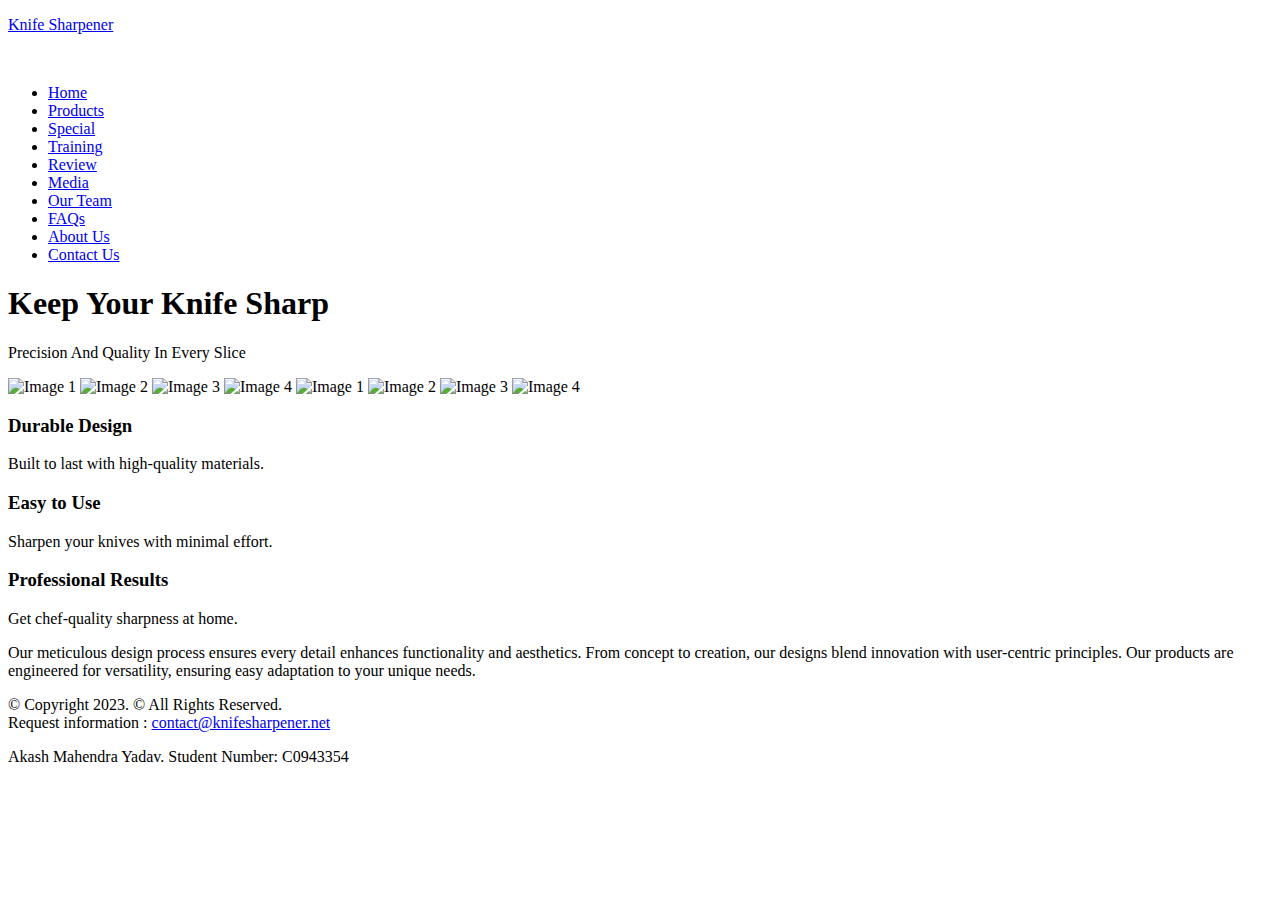
==== index.html @ 2920f4e5 "Add files via upload" ====
<!DOCTYPE html>
<html lang="en">
<head>
    <meta charset="UTF-8">
    <meta name="viewport" content="width=device-width, initial-scale=1.0">
    <title>Knife Sharpener</title>
    <link rel="stylesheet" href="css/styles.css">
</head>
<body>
    

     <!--==================== HEADER ====================-->
    <header>
        <div class="head">
            <div><a id="logo" href="index.html"><p>Knife Sharpener</p> <img src="images/logo final 1.png" alt=""></a></div>
            <nav>
                <ul class="navbar">
                    <li id="home" class="link"><a href="#home">Home</a></li>
                    <li class="link"><a href="product.html">Products</a></li>
                    <li class="link"><a href="specials.html">Special</a></li>
                    <li class="link"><a href="training.html">Training</a></li>
                    <li class="link"><a href="review.html">Review</a></li>
                    <li class="link"><a href="media.html">Media</a></li>
                    <li class="link"><a href="team.html">Our Team</a></li>
                    <li class="link"><a href="FAQs.html">FAQs</a></li>
                    <li class="link"><a href="about.html">About Us</a></li>
                    <li class="link"><a href="contact.html">Contact Us</a></li>
                </ul>
            </nav>
        </div>
       
    </header>

    <!--==================== MAIN ====================-->

    <main id="home">
        <div class="background">
            <div class="hero-text">
                <h1 class="section-hero__title">Keep Your Knife Sharp</h1>
                <p class="section-hero__subtitle">Precision And Quality In Every Slice</p>
                
            </div>
        </div>

    </main>

    <section>
        <div class="slider">
            <div class="slider-wrapper">
                <img src="images/section-1.jpg" alt="Image 1">
                <img src="images/section-2.jpg" alt="Image 2">
                <img src="images/section-3.jpg" alt="Image 3">
                <img src="images/section-4.jpg" alt="Image 4">
                <img src="images/section-5.jpg" alt="Image 1">
                <img src="images/section-6.jpg" alt="Image 2">
                <img src="images/section-7.jpg" alt="Image 3">
                <img src="images/section-8.jpg" alt="Image 4">
            </div>
        </div>
    </section>
    
    
    

    <section id="features" class="features-section">
        <div class="features-container">
            <div class="feature">
                <h3>Durable Design</h3>
                <p>Built to last with high-quality materials.</p>
            </div>
            <div class="feature">
                <h3>Easy to Use</h3>
                <p>Sharpen your knives with minimal effort.</p>
            </div>
            <div class="feature">
                <h3>Professional Results</h3>
                <p>Get chef-quality sharpness at home.</p>
            </div>
        </div>
        <div id="feature-sentence">
            <p class="feature-sentence">Our meticulous design process ensures every detail enhances functionality and aesthetics. From concept to creation, our designs blend innovation with user-centric principles. Our products are engineered for versatility, ensuring easy adaptation to your unique needs.</p>
        </div>
    </section>

    

    <footer>
        <p>&copy; Copyright 2023. &copy; All Rights Reserved.<br>Request information : <a class="footer_contact" href="mailto:contact@knifesharpener.net">contact@knifesharpener.net</a></p>
        <p>Akash Mahendra Yadav. Student Number: C0943354</p>
    </footer>

    
</body>
</html>
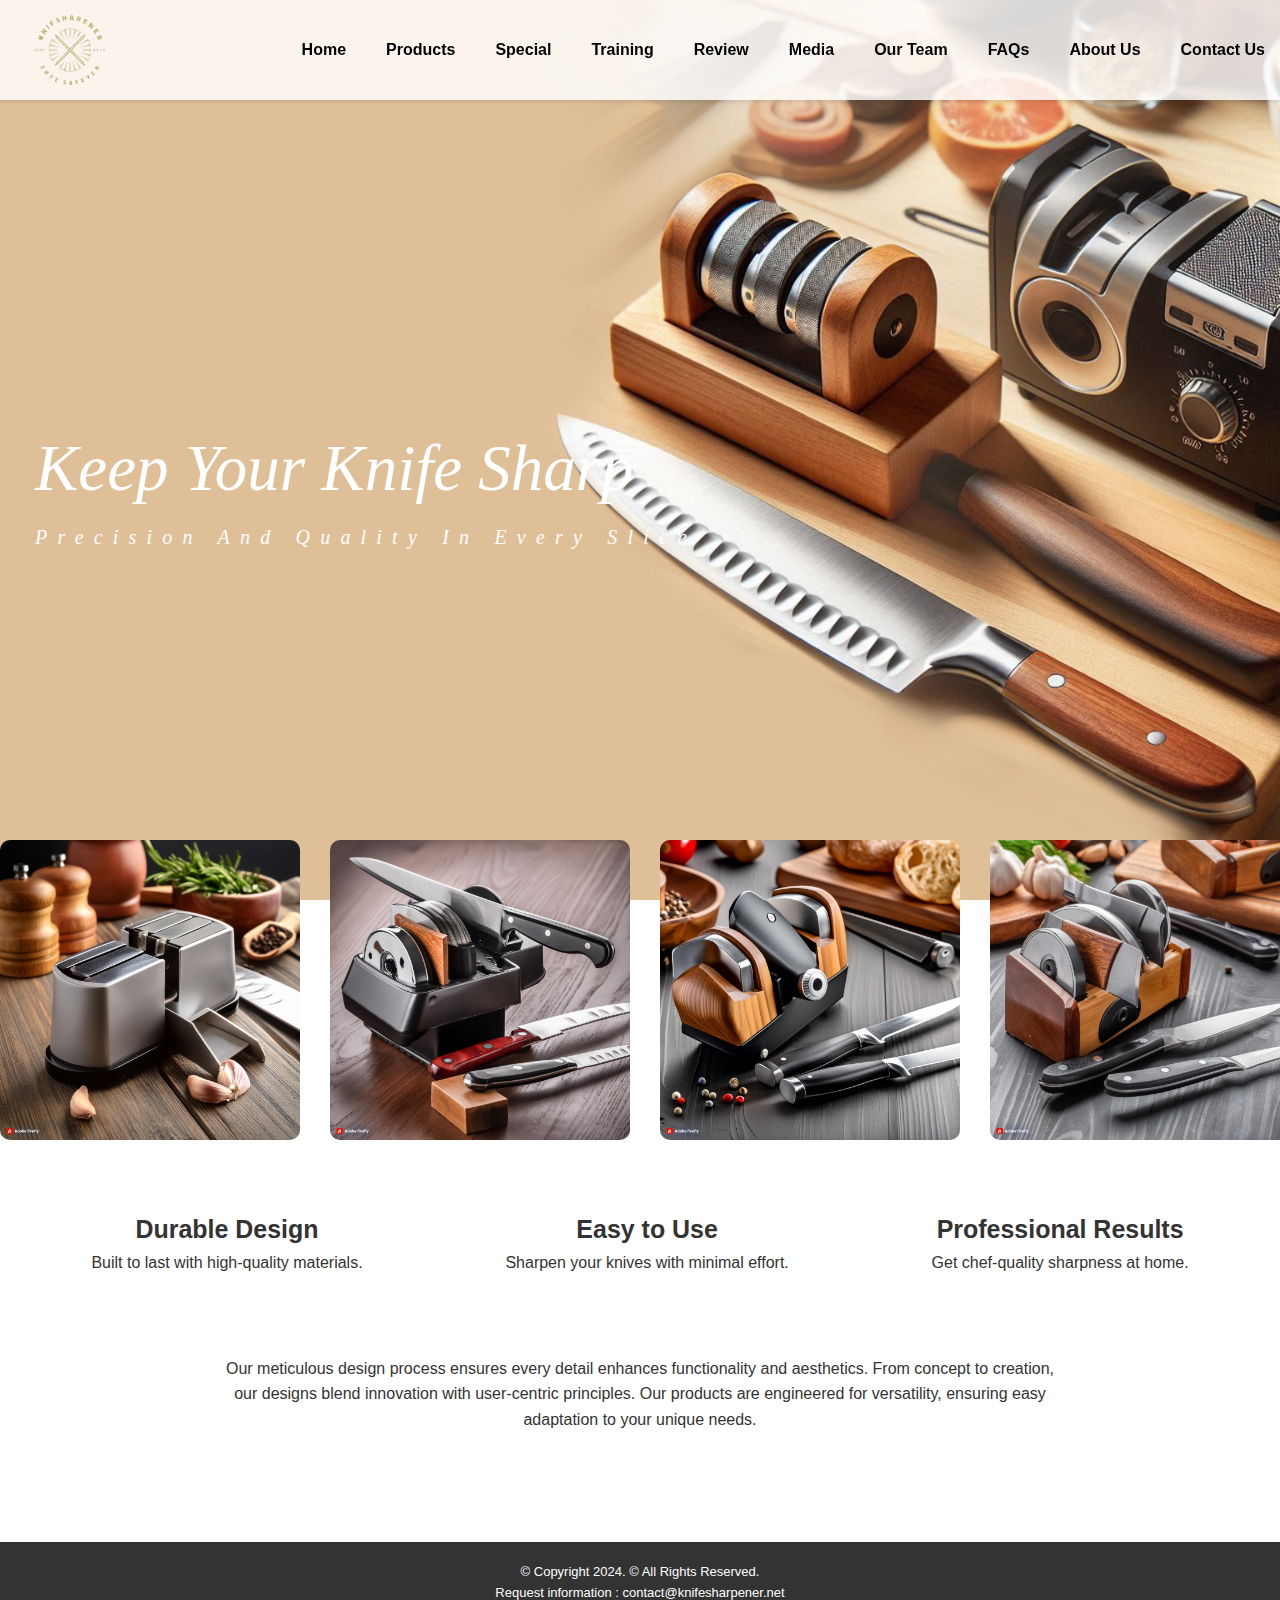
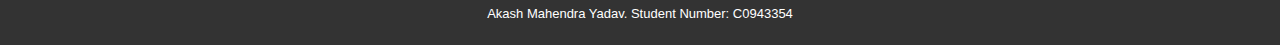
==== commit 139831f6: "Update index.html" ====
--- a/index.html
+++ b/index.html
@@ -86,7 +86,7 @@
     
 
     <footer>
-        <p>&copy; Copyright 2023. &copy; All Rights Reserved.<br>Request information : <a class="footer_contact" href="mailto:contact@knifesharpener.net">contact@knifesharpener.net</a></p>
+        <p>&copy; Copyright 2024. &copy; All Rights Reserved.<br>Request information : <a class="footer_contact" href="mailto:contact@knifesharpener.net">contact@knifesharpener.net</a></p>
         <p>Akash Mahendra Yadav. Student Number: C0943354</p>
     </footer>
 
--- a/css/styles.css
+++ b/css/styles.css
@@ -0,0 +1,878 @@
+
+
+/* Reset some default browser styles */
+body, h1, h2, h3, p, ul, li, img {
+    margin: 0;
+    padding: 0;
+    list-style: none;
+    text-decoration: none;
+    box-sizing: border-box;
+}
+
+body {
+    font-family: 'Arial', sans-serif;
+    line-height: 1.6;
+    color: #333;
+    overflow-x: hidden;
+}
+
+
+
+header {
+    background-color: rgba(255, 255, 255, 0.823);
+    padding: 10px;
+    position: fixed;
+    width: 100%;
+    top: 0;
+    left: 0;
+    box-shadow: 0 2px 4px rgba(0, 0, 0, 0.1);
+    z-index: 9999;
+}
+
+.head {
+    display: flex;
+    justify-content: space-between;
+    align-items: center;
+    padding: 5px 25px;
+}
+
+.link>a {
+    text-decoration: none;
+    color: black;
+    font-weight: bold;
+}
+
+#logo {
+    text-decoration: none;
+    color: black;
+    font-weight: bolder;
+    display: flex;
+    gap: 20px;
+}
+
+#logo>img {
+    width: 70px;
+    height: 70px;
+}
+
+#logo>p{
+    display: none;
+}
+
+
+nav>ul{
+    display: flex;
+    gap: 40px;
+    
+}
+
+.navbar a:hover {
+    color: #5d5d5d;
+}
+
+
+main {
+    height: 100vh;
+    width: 100%;
+}
+
+.background {
+    background-image: url('../images/hero.png');
+    width: 100%;
+    height: 100vh;
+    background-size: cover;
+    background-position: center;
+    position: relative;
+    
+}
+
+.section-hero__title {
+    color: #FFFFFF;
+    font-family: Cormorant;
+    font-size: 4.06rem;
+    font-style: italic;
+    font-weight: 500;
+}
+
+.section-hero__subtitle {
+    color: #FFFFFF;
+    font-family: Cormorant;
+    font-size: 1.25rem;
+    font-style: italic;
+    font-weight: 500;
+    text-transform: capitalize;
+    letter-spacing: 0.51em;
+}
+
+.hero-text {
+    display: flex;
+    flex-direction: column;
+    height: 100%;
+    justify-content: center;
+    padding: 35px;
+}
+
+.learn-more>button {
+    padding: 20px;
+    border: none;
+    border-radius: 10px;
+    background-color: #4b2e2e;
+    color: white;
+    margin-top: 20px;
+    font-family: Cormorant;
+    font-size: 1rem;
+    letter-spacing: 0.1em;
+}
+
+.slider {
+    width: 100%;
+    height: 300px;
+    overflow: hidden;
+    position: relative;
+    display: flex;
+    align-items: center;
+    margin-top: -60px;
+}
+.slider-wrapper {
+    display: flex;
+    width: calc(300px * 8); /* Double the number of images */
+    height: 100%;
+    animation: slide 20s linear infinite;
+    gap: 30px;
+}
+.slider img {
+    width: 300px;
+    height: 300px;
+    object-fit: cover;
+    border-radius: 10px;
+    
+}
+@keyframes slide {
+    0% { transform: translateX(0); }
+    100% { transform: translateX(-50%); }
+}
+
+
+
+.hero-section::after {
+    content: '';
+    position: absolute;
+    top: 0;
+    left: 0;
+    width: 100%;
+    height: 100%;
+    background: rgba(0, 0, 0, 0.5);
+    z-index: 1;
+}
+
+
+.features-section {
+    padding: 50px 20px;
+    background: #fff;
+    animation: fadeIn 1.5s ease-in;
+}
+
+
+.features-container {
+    display: flex;
+    justify-content: space-around;
+    flex-wrap: wrap;
+}
+
+.feature {
+    max-width: 500px;
+    text-align: center;
+    margin: 20px;
+    animation: slideUp 1s ease-in-out;
+}
+
+.feature>h3 {
+    font-size: 1.56rem;
+}
+
+.feature-sentence {
+    text-align: center;
+    padding: 60px 200px;
+}
+
+.feature>img {
+    max-width: 500px;
+    max-height: 500px;
+}
+
+.reviews-section {
+    padding: 50px 20px;
+    background: #f9f9f9;
+    animation: fadeIn 1.5s ease-in;
+}
+
+.reviews-section h2 {
+    text-align: center;
+    margin-bottom: 40px;
+}
+
+.review {
+    text-align: center;
+    margin: 20px auto;
+    max-width: 600px;
+    animation: slideUp 1s ease-in-out;
+}
+
+.contact-section {
+    padding: 50px 20px;
+    background: #f9f9f9;
+    text-align: center;
+    animation: fadeIn 1.5s ease-in;
+}
+
+
+#contact-us {
+    display: flex;
+    flex-direction: column;
+    justify-content: center;
+    align-items: center;
+    margin-bottom: 80px;
+}
+
+
+#contact-us>h1 {
+    background-color: #DFBF98;
+    width: 100%;
+    height: 500px;
+    display: flex;
+    justify-content: center;
+    align-items: center;
+    color: #FFFFFF;
+    font-family: Cormorant;
+    font-size: 5rem;
+    font-style: italic;
+    font-weight: 500;
+    margin-bottom: 80px;
+}
+
+.contact-container {
+    display: flex;
+}
+
+.map {
+    border: none;
+    margin-right: 50px;
+    
+}
+
+#map>img {
+    width: 500px;
+    height: 500px;
+    border-radius: 10px;
+}
+
+#map>iframe{
+    width: 500px;
+    height: 450px;
+}
+
+.contact-detail>h1 {
+    margin-bottom: 10px;
+}
+
+.contact-detail {
+    margin-bottom: 50px;
+}
+
+.tel-link>a, .email>a{
+    text-decoration: none;
+    color: black;
+}
+
+.about-container {
+    display: flex;
+    justify-content: center;
+    align-items: center;
+    padding: 0px 180px;
+    gap: 50px;
+    margin-bottom: 80px;
+}
+
+.about-space {
+    margin-bottom: 20px;
+    font-family: Cormorant;
+} 
+
+.about-title {
+    font-size: 2.5em;
+}
+
+.about-desc {
+    font-size: 1.2em;
+}
+
+.brands {
+    background-color: #f0f0f0;
+    width: 100%;
+    height: 300px;
+    margin-bottom: 100px;
+    margin-top: 100px;
+    display: flex;
+    justify-content: space-evenly;
+    align-items: center;
+    text-align: center;
+}
+
+.brand-tag {
+    max-width: 90px;
+    margin-bottom: 20px;
+}
+
+.team {
+    font-family: Cormorant;
+}
+
+.team-align{
+    text-align: center;
+}
+
+.team-align>p{
+    color: rgb(59, 59, 59);
+    font-size: 1.13rem;
+}
+
+.team-detail {
+    display: flex;
+    justify-content: space-around;
+    align-items: center;
+    gap: 100px;
+    padding: 50px;
+    text-align: center;
+}
+
+.team-profile {
+    max-width: 100%;
+    max-height: 400px;
+    margin-top: 35px;
+    border-radius: 10px;
+    margin-bottom: 20px;
+    
+}
+
+footer {
+    background: #333;
+    color: #fff;
+    text-align: center;
+    padding: 20px;
+    position: relative;
+    font-size: 13px;
+}
+
+.footer_contact {
+    text-decoration: none;
+    color: #fff;
+}
+
+.newsletter {
+    background: #444;
+    padding: 20px;
+    border-radius: 5px;
+    margin-bottom: 20px;
+}
+
+.newsletter h2 {
+    margin-bottom: 10px;
+}
+
+.newsletter form {
+    display: flex;
+    justify-content: center;
+    align-items: center;
+}
+
+.newsletter input[type="email"] {
+    padding: 10px;
+    border: none;
+    border-radius: 5px 0 0 5px;
+    width: 300px;
+    max-width: 100%;
+}
+
+.newsletter button {
+    padding: 10px 20px;
+    border: none;
+    border-radius: 0 5px 5px 0;
+    background: #ff6347;
+    color: #fff;
+    cursor: pointer;
+    transition: background 0.3s;
+}
+
+.newsletter button:hover {
+    background: #e5533d;
+}
+
+
+
+/* Keyframes for animations */
+@keyframes fadeIn {
+    from { opacity: 0; }
+    to { opacity: 1; }
+}
+
+@keyframes slideUp {
+    from { transform: translateY(20px); opacity: 0; }
+    to { transform: translateY(0); opacity: 1; }
+}
+
+/* Responsive Styles */
+@media (max-width: 768px) {
+    .features-container {
+        flex-direction: column;
+        align-items: center;
+    }
+
+    .nav-links {
+        flex-direction: column;
+        align-items: center;
+    }
+
+    .nav-links li {
+        margin: 10px 0;
+    }
+}
+
+.section-reviews {
+    display: block;
+    position: relative;
+}
+
+.section-reviews .uk-section-large {
+    padding-top: 50px;
+}
+
+.section-reviews__title {
+    display: block;
+    position: relative;
+    
+    color: #222222;
+    font-family: Cormorant;
+    font-size: 3rem;
+    font-style: normal;
+    font-weight: 600;
+    letter-spacing: -0.025em;
+    
+    text-align: center;
+    text-transform: capitalize;
+}
+
+.section-reviews__title::after {
+    display: block;
+    position: relative;
+    width: 30px;
+    height: 2px;
+    margin: 20px auto 0;
+    background-color: #222;
+    content: '';
+}
+
+.section-reviews .uk-slider-items blockquote {
+    display: block;
+    position: relative;
+    max-width: 770px;
+    margin: 0 auto;
+    color: #222222;
+    font-size: 1.50rem;
+    font-style: normal;
+    font-weight: normal;
+    line-height: 1.75;
+    text-align: center;
+    text-align: center;
+}
+
+.section-reviews .uk-slider-items blockquote cite {
+    display: inline-block;
+    position: relative;
+    margin-top: 80px;
+    margin-top: 4.16667vw;
+    border-bottom: 1px solid #EB5A31;
+    color: #222222;
+    font-size: 1.25rem;
+    font-style: normal;
+    font-weight: bold;
+    letter-spacing: -0.025em;
+    line-height: 1.2;
+    text-align: center;
+    text-transform: uppercase;
+}
+
+.section-reviews .uk-slider-items blockquote cite::before {
+    -webkit-box-pack: center;
+    -ms-flex-pack: center;
+    -webkit-box-align: center;
+    -ms-flex-align: center;
+    -webkit-transform: translate(-50%, -35%);
+    -ms-transform: translate(-50%, -35%);
+    display: -webkit-inline-box;
+    display: -ms-inline-flexbox;
+    display: inline-flex;
+    position: absolute;
+    top: 50%;
+    left: 50%;
+    align-items: center;
+    justify-content: center;
+    transform: translate(-50%, -35%);
+    color: rgba(34, 34, 34, 0.1);
+    font-family: Cormorant;
+    font-size: 16.25rem;
+    font-style: normal;
+    font-weight: 600;
+    letter-spacing: -0.025em;
+    line-height: 0.5;
+    text-align: center;
+    text-transform: capitalize;
+    content: '”';
+}
+
+.section-instagram .uk-container-large {
+    padding-top: 120px;
+}
+
+.section-product-info .uk-slider,
+.section-product-info .uk-position-relative,
+.section-product-info .uk-slider-items {
+    height: 100%;
+}
+
+.section-reviews .uk-slider-items blockquote {
+    display: block;
+    position: relative;
+    max-width: 770px;
+    margin: 0 auto;
+    color: #222222;
+    font-size: 1.50rem;
+    font-style: normal;
+    font-weight: normal;
+    line-height: 1.75;
+    text-align: center;
+    text-align: center;
+}
+
+.section-reviews .uk-slider-items blockquote cite {
+    display: inline-block;
+    position: relative;
+    margin-top: 80px;
+    margin-top: 4.16667vw;
+    border-bottom: 1px solid #EB5A31;
+    color: #222222;
+    font-size: 1.25rem;
+    font-style: normal;
+    font-weight: bold;
+    letter-spacing: -0.025em;
+    line-height: 1.2;
+    text-align: center;
+    text-transform: uppercase;
+}
+
+.section-reviews .uk-slider-items blockquote cite::before {
+    -webkit-box-pack: center;
+    -ms-flex-pack: center;
+    -webkit-box-align: center;
+    -ms-flex-align: center;
+    -webkit-transform: translate(-50%, -35%);
+    -ms-transform: translate(-50%, -35%);
+    display: -webkit-inline-box;
+    display: -ms-inline-flexbox;
+    display: inline-flex;
+    position: absolute;
+    top: 50%;
+    left: 50%;
+    align-items: center;
+    justify-content: center;
+    transform: translate(-50%, -35%);
+    color: rgba(34, 34, 34, 0.1);
+    font-family: Cormorant;
+    font-size: 16.25rem;
+    font-style: normal;
+    font-weight: 600;
+    letter-spacing: -0.025em;
+    line-height: 0.5;
+    text-align: center;
+    text-transform: capitalize;
+    content: '”';
+}
+
+.section-product-info .uk-slider-items li img {
+    -o-object-fit: cover;
+    -o-object-position: center;
+    width: 100%;
+    min-height: 100%;
+    object-fit: cover;
+    object-position: center;
+}
+
+.section-reviews .uk-slider-items blockquote {
+    display: block;
+    position: relative;
+    max-width: 770px;
+    margin: 0 auto;
+    color: #222222;
+    font-size: 1.50rem;
+    font-style: normal;
+    font-weight: normal;
+    line-height: 1.75;
+    text-align: center;
+    text-align: center;
+}
+
+.section-reviews .uk-slider-items blockquote cite {
+    display: inline-block;
+    position: relative;
+    margin-top: 80px;
+    margin-top: 4.16667vw;
+    border-bottom: 1px solid #EB5A31;
+    color: #222222;
+    font-size: 1.25rem;
+    font-style: normal;
+    font-weight: bold;
+    letter-spacing: -0.025em;
+    line-height: 1.2;
+    text-align: center;
+    text-transform: uppercase;
+}
+
+.container {
+    width: 100%;
+    height: 100vh;
+    color: black;
+    display: flex;
+    align-items: center;
+    flex-direction: column;
+    justify-content: center;
+    margin-top: -130px;
+}
+
+.container>h2 {
+    font-size: 2rem;
+    margin-bottom: 1rem;
+    text-align: center;
+    color: #000;
+    font-family: Cormorant;
+    font-size: 3rem;
+    font-style: normal;
+    font-weight: 600;
+    letter-spacing: -0.025em;
+}
+
+.description {
+    text-align: center;
+    width: 43%;
+    margin-bottom: 40px;
+}
+
+.clientImage {
+    display: flex;
+    flex-direction: row;
+    align-items: center;
+}
+
+.clientImage span {
+    margin-left: 10px;
+}
+
+.clientImage img {
+    width: 40px;
+}
+
+.reviewSection {
+    padding: 1rem;
+    display: flex;
+    flex-wrap: wrap;
+    align-items: center;
+    justify-content: space-around;
+}
+
+.reviewItem {
+    width: 300px;
+    padding: 10px;
+    margin: 1rem;
+    cursor: pointer;
+    border-radius: 10px;
+    font-family: Cormorant;
+    background-color: #ffffff;
+    border: 1px solid #d4d4d4;
+    text-align: center;
+    transition: all .2s linear;
+}
+
+.reviewItem:hover {
+    border-color: #000;
+    transform: scale(1.01);
+    background-color: #fff;
+    box-shadow: 0 0px 5px 0px #cbc0c0;
+}
+
+
+
+article p {
+    font-size: 0.94rem;
+    font-weight: 100;
+    margin-bottom: 1rem;
+    font-family: system-ui;
+}
+
+
+
+
+
+
+@media screen and (max-width:700px) {
+
+
+    header{
+        position: static
+    }
+    
+    .head {
+        display: flex;
+        flex-direction: column;
+        justify-content: center;
+        align-items: center;
+    }
+
+
+    .section-hero__title {
+        text-shadow: 3px 5px 6px rgba(6, 6, 6, 0.475);
+    }
+
+    .section-hero__subtitle {
+        text-shadow: 3px 5px 6px rgba(6, 6, 6, 0.551);
+    }
+
+    nav>ul{
+        display: flex;
+        flex-direction: column;
+        justify-content: center;
+        align-items: center;
+        text-align: center; 
+    }
+
+    main {
+        
+        background-color: red;
+        height: 100vh;
+        width: 100%;
+    }
+
+    .about-container {
+        display: flex;
+        flex-direction: column;
+        align-items: center;
+        justify-content: center;
+        width: 90%;
+        border-radius: 10px;
+        padding: 30px 0px;
+    }
+
+    .mobile-product{
+        background-color: #f4f4f4;
+    }
+
+    .detail {
+        padding: 0px 40px;
+    }
+
+    #map>img {
+        width: 100%;
+        height: 100%;
+        border-radius: 10%; /* Adjust as needed for your logo shape */
+        overflow: hidden; /* Ensures the border-radius is applied */
+        padding: 0px 20px;
+        
+    }
+
+    .container {
+        margin-top: 0;
+        position: sticky;
+        display: flex;
+        justify-content: center;
+        align-items: center;
+        padding-top: 120px;
+    }
+
+    .brand-tag {
+        max-width: 50px;
+    }
+    
+    .team-detail {
+        display: flex;
+        flex-direction: column;
+        justify-content: space-around;
+        align-items: center;
+        gap: 50px;
+        padding: 50px;
+        text-align: center;
+    }
+
+    .contact-container {
+        flex-direction: column;
+    }
+
+    .training-ul {
+        margin-left: 20px;
+    }
+
+    #map>iframe{
+        width: 300px;
+        height: 350px;
+    }
+
+    .contact-detail>h1{
+        margin-top: 20px;
+    }
+
+    .feature-sentence {
+        text-align: center;
+        margin-top: 30px;
+        margin-bottom: 30px;
+        padding: 0;
+    }
+
+    #contact-us>h1 {
+        text-align: center;
+    }
+
+    #logo>img {
+        display: inline;
+        width: 80px;
+        height: 80px;
+        margin-bottom: 20px;
+    }
+
+    #logo>p{
+        display: none;
+    }
+
+    .description {
+        width: 90%;
+    }
+
+    footer {
+        margin-top: 200px;
+    }
+}
+
+@media screen and (max-width:375px) {
+    .reviewSection {
+        padding: 0;
+    }
+
+    .reviewItem {
+        width: 100%;
+    }
+
+    .clientImage {
+        margin-bottom: 0.6rem;
+    }
+
+    .top {
+        align-items: center;
+        flex-direction: column;
+        justify-content: center;
+    }
+}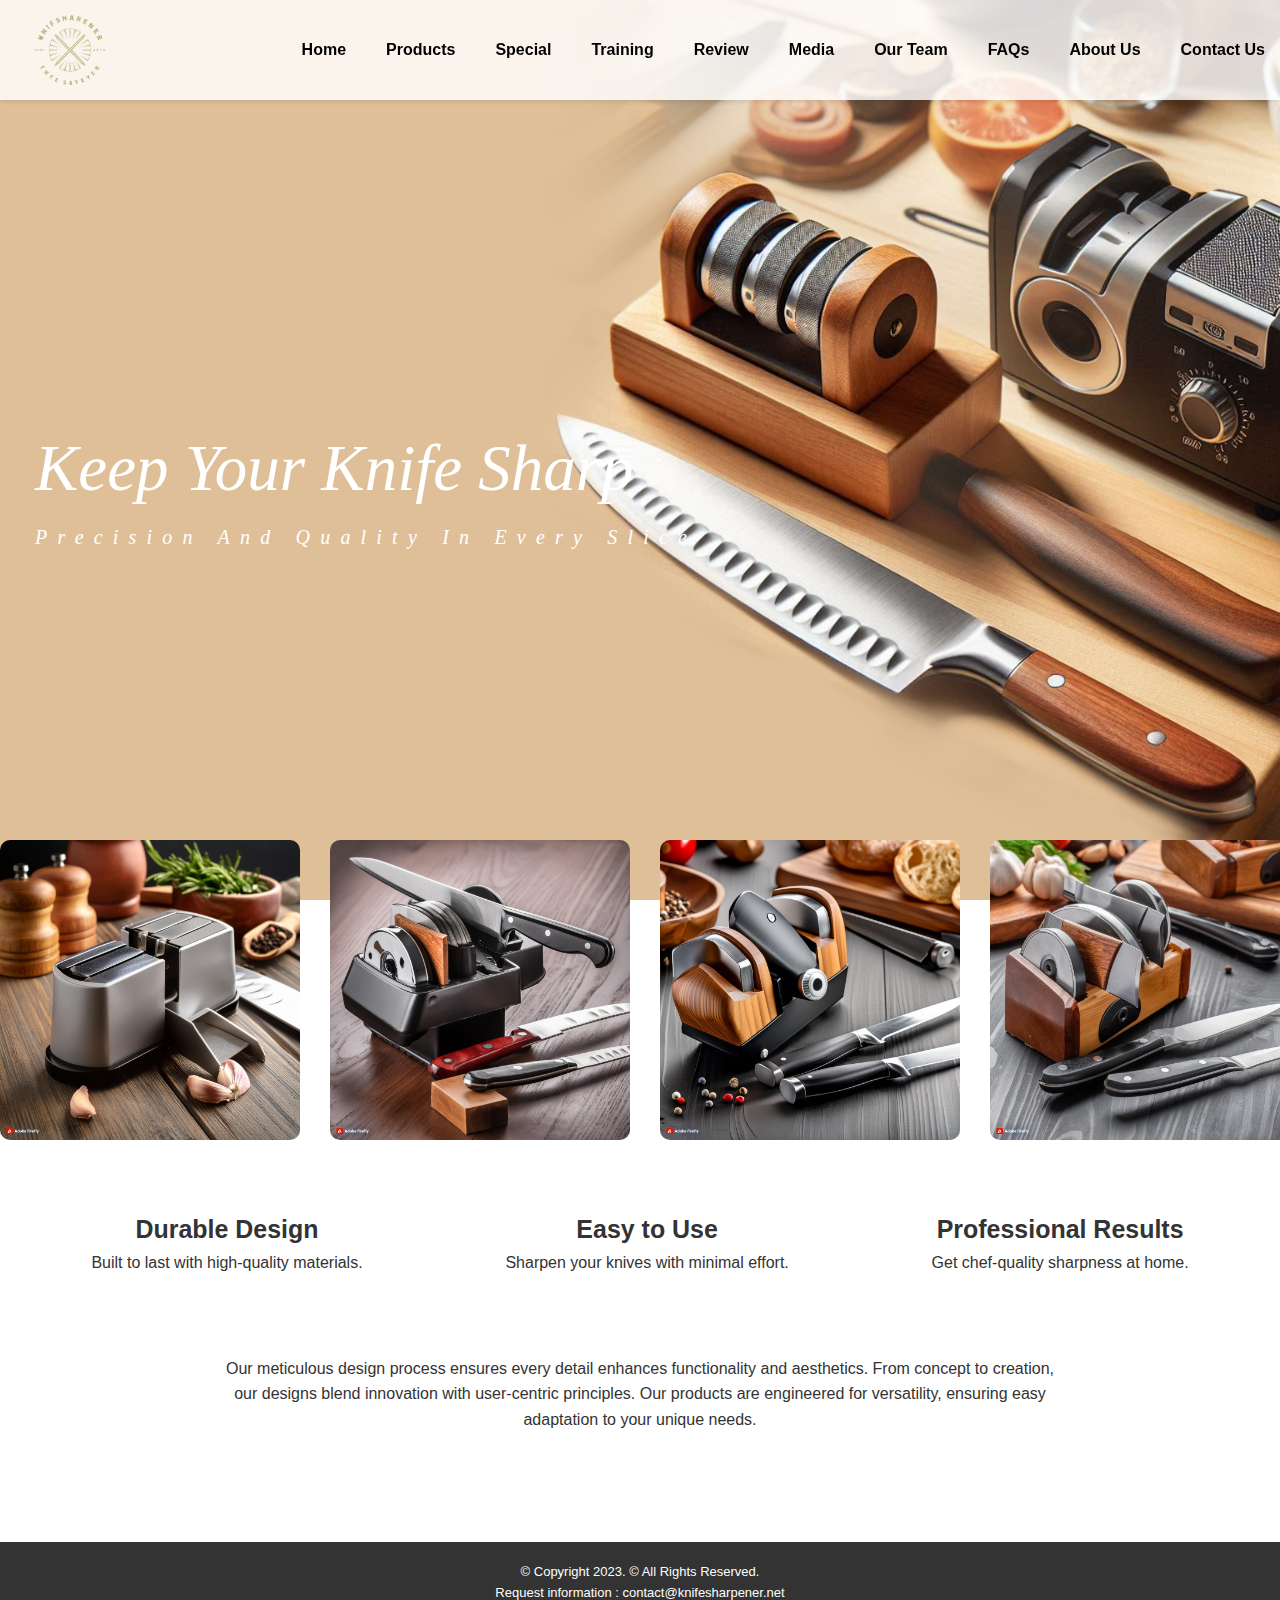
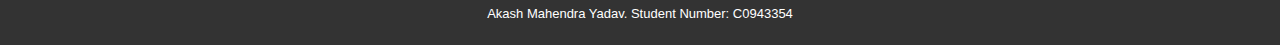
==== commit 4d9761d2: "updated teams and training page" ====
--- a/index.html
+++ b/index.html
@@ -86,7 +86,7 @@
     
 
     <footer>
-        <p>&copy; Copyright 2024. &copy; All Rights Reserved.<br>Request information : <a class="footer_contact" href="mailto:contact@knifesharpener.net">contact@knifesharpener.net</a></p>
+        <p>&copy; Copyright 2023. &copy; All Rights Reserved.<br>Request information : <a class="footer_contact" href="mailto:contact@knifesharpener.net">contact@knifesharpener.net</a></p>
         <p>Akash Mahendra Yadav. Student Number: C0943354</p>
     </footer>
 
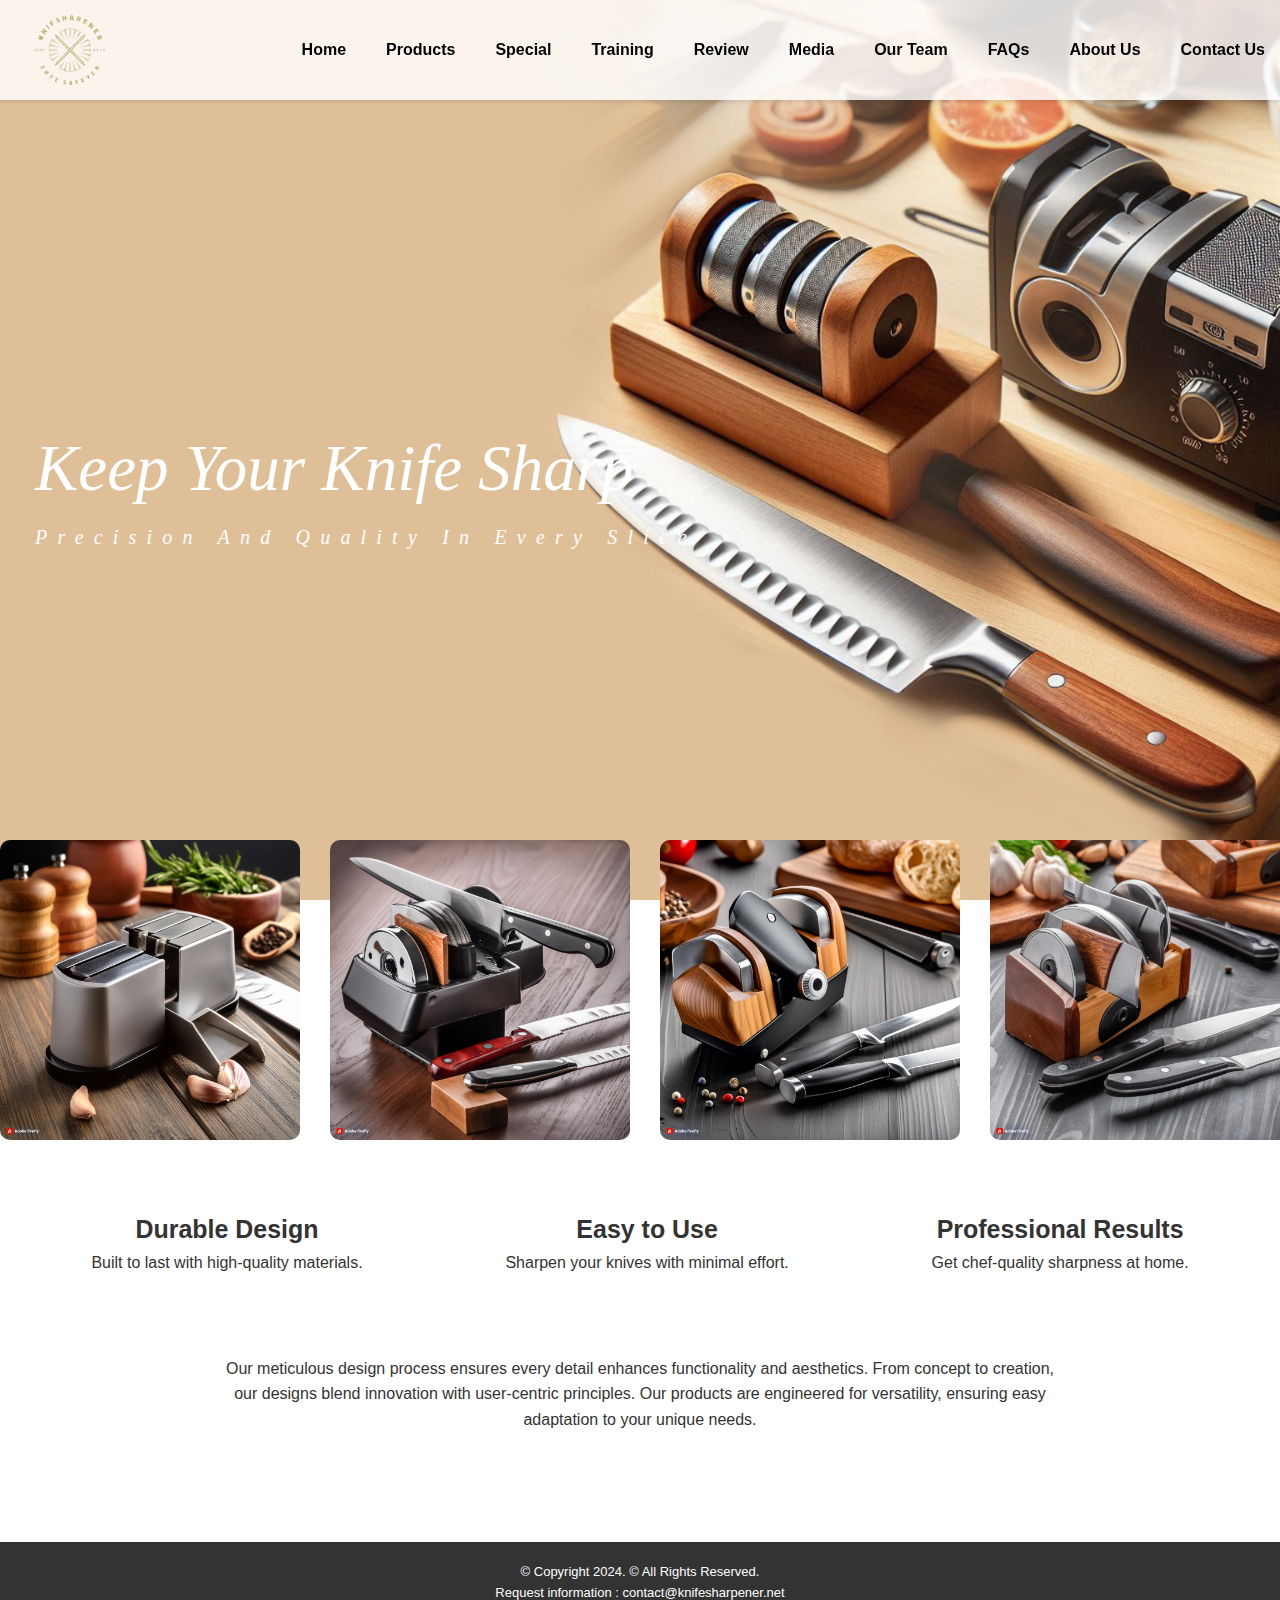
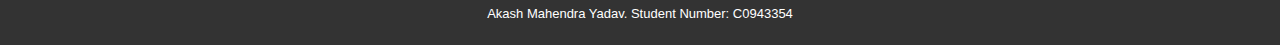
==== commit 76218b27: "updated" ====
--- a/index.html
+++ b/index.html
@@ -86,7 +86,7 @@
     
 
     <footer>
-        <p>&copy; Copyright 2023. &copy; All Rights Reserved.<br>Request information : <a class="footer_contact" href="mailto:contact@knifesharpener.net">contact@knifesharpener.net</a></p>
+        <p>&copy; Copyright 2024. &copy; All Rights Reserved.<br>Request information : <a class="footer_contact" href="mailto:contact@knifesharpener.net">contact@knifesharpener.net</a></p>
         <p>Akash Mahendra Yadav. Student Number: C0943354</p>
     </footer>
 
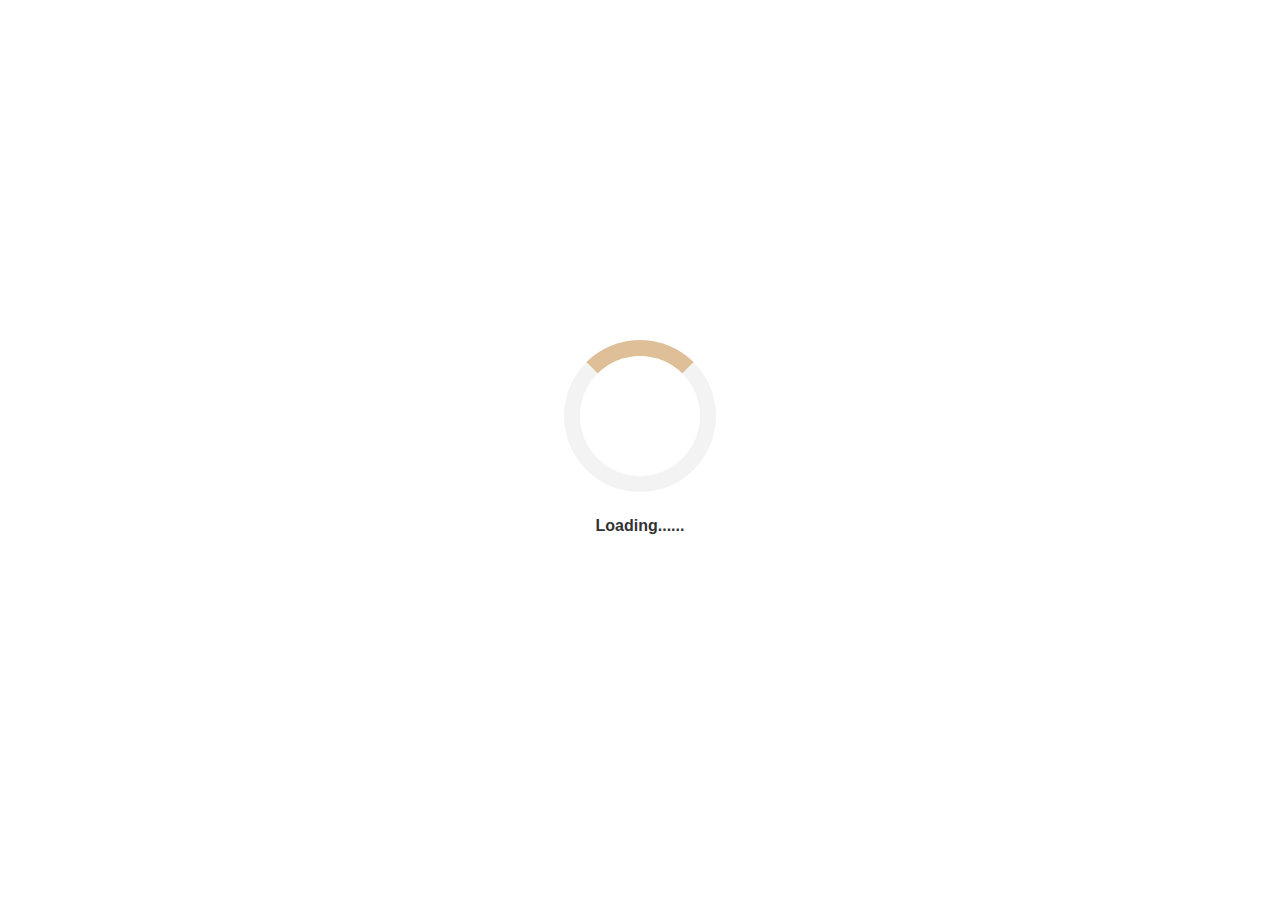
==== commit b0becbc2: "added preloader, audio and video, favicon" ====
--- a/index.html
+++ b/index.html
@@ -6,9 +6,17 @@
     <meta name="viewport" content="width=device-width, initial-scale=1.0">
     <title>Knife Sharpener</title>
     <link rel="stylesheet" href="css/styles.css">
+    <link rel="icon" href="images/favicon.ico" type="image/x-icon">
 </head>
 <body>
-    
+
+    <!--======== Preloader =============-->
+    <div id="preloader">
+        <div class="spinner"></div>
+        <h4>Loading......</h4>
+    </div>
+
+    <div id="content">
 
      <!--==================== HEADER ====================-->
     <header>
@@ -16,7 +24,7 @@
             <div><a id="logo" href="index.html"><p>Knife Sharpener</p> <img src="images/logo final 1.png" alt=""></a></div>
             <nav>
                 <ul class="navbar">
-                    <li id="home" class="link"><a href="#home">Home</a></li>
+                    <li id="home" class="link"><a href="index.html">Home</a></li>
                     <li class="link"><a href="product.html">Products</a></li>
                     <li class="link"><a href="specials.html">Special</a></li>
                     <li class="link"><a href="training.html">Training</a></li>
@@ -90,6 +98,8 @@
         <p>Akash Mahendra Yadav. Student Number: C0943354</p>
     </footer>
 
-    
+</div>
+
+<script src="js/script.js"></script>
 </body>
 </html>
--- a/css/styles.css
+++ b/css/styles.css
@@ -264,6 +264,11 @@
     width: 500px;
     height: 500px;
     border-radius: 10px;
+    transition: transform 0.3s ease;
+}
+
+#map:hover img {
+    transform: scale(1.1);
 }
 
 #map>iframe{
@@ -753,8 +758,6 @@
     }
 
     main {
-        
-        background-color: red;
         height: 100vh;
         width: 100%;
     }
@@ -875,4 +878,40 @@
         flex-direction: column;
         justify-content: center;
     }
-}+}
+
+
+/* Preloader Styles */
+#preloader {
+    position: fixed;
+    top: 0;
+    left: 0;
+    width: 100%;
+    height: 100%;
+    background-color: #ffffff; /* Background color */
+    display: flex;
+    flex-direction: column;
+    justify-content: center;
+    align-items: center;
+    z-index: 9999; /* Ensure it is on top of everything */
+}
+
+.spinner {
+    border: 16px solid #f3f3f3; /* Light grey */
+    border-top: 16px solid #DFBF98; /* Blue color */
+    border-radius: 50%;
+    width: 120px;
+    height: 120px;
+    animation: spin 1s linear infinite;
+}
+
+/* Animation for spinner */
+@keyframes spin {
+    0% { transform: rotate(0deg); }
+    100% { transform: rotate(360deg); }
+}
+
+/* Hide content initially */
+#content {
+    display: none;
+}
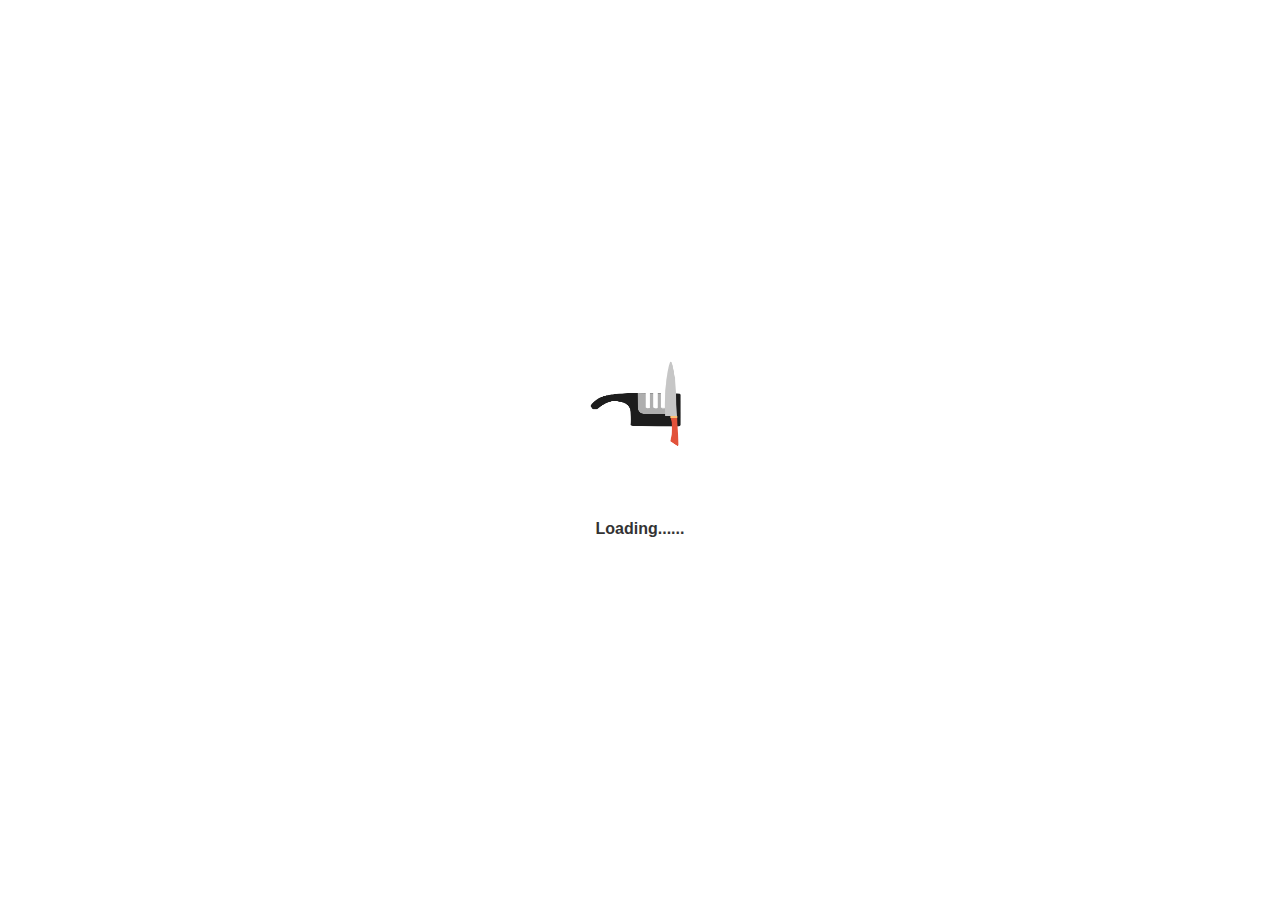
==== commit ef3f6d7a: "added hamburger menu for mobile view" ====
--- a/index.html
+++ b/index.html
@@ -12,7 +12,7 @@
 
     <!--======== Preloader =============-->
     <div id="preloader">
-        <div class="spinner"></div>
+        <div><img src="images/knife.gif" alt="" srcset="" class="loader"></div>
         <h4>Loading......</h4>
     </div>
 
@@ -35,6 +35,13 @@
                     <li class="link"><a href="about.html">About Us</a></li>
                     <li class="link"><a href="contact.html">Contact Us</a></li>
                 </ul>
+
+                <!-- Hamburger Menu Button (visible only on mobile) -->
+                <div class="hamburger">
+                    <div class="bar"></div>
+                    <div class="bar"></div>
+                    <div class="bar"></div>
+                </div>
             </nav>
         </div>
        
--- a/css/styles.css
+++ b/css/styles.css
@@ -36,6 +36,8 @@
     padding: 5px 25px;
 }
 
+
+
 .link>a {
     text-decoration: none;
     color: black;
@@ -70,6 +72,20 @@
     color: #5d5d5d;
 }
 
+.hamburger {
+    display: none;
+    cursor: pointer;
+}
+
+.bar {
+    display: block;
+    width:  25px;
+    height: 3px;
+    margin: 5px auto;
+    -webkit-transition: all 0.3s ease-in-out;
+    transition: all 0.3s ease-in-out;
+    background-color:black;
+}
 
 main {
     height: 100vh;
@@ -733,13 +749,7 @@
         position: static
     }
     
-    .head {
-        display: flex;
-        flex-direction: column;
-        justify-content: center;
-        align-items: center;
-    }
-
+    
 
     .section-hero__title {
         text-shadow: 3px 5px 6px rgba(6, 6, 6, 0.475);
@@ -749,13 +759,42 @@
         text-shadow: 3px 5px 6px rgba(6, 6, 6, 0.551);
     }
 
-    nav>ul{
-        display: flex;
+
+    .hamburger {
+        display: block;
+    }
+
+    .hamburger.active .bar:nth-child(2){
+        opacity: 0;
+    }
+
+    .hamburger.active .bar:nth-child(1){
+        transform: translateY(8px) rotate(45deg);
+    }
+
+    .hamburger.active .bar:nth-child(3){
+        transform: translateY(-8px) rotate(-45deg);
+    }
+
+    .navbar{
+        position: fixed;
+        left: -100%;
+        top: 130px;
+        gap: 0;
         flex-direction: column;
-        justify-content: center;
-        align-items: center;
-        text-align: center; 
-    }
+        background-color: rgba(255, 255, 255, 0.823);
+        width: 100%;
+        text-align: center;
+        transition: 0.3s;
+        z-index: 999;
+    }
+     .link {
+        margin: 16px 0;
+     }
+
+     .navbar.active {
+        left: 0;
+     }
 
     main {
         height: 100vh;
@@ -783,8 +822,8 @@
     #map>img {
         width: 100%;
         height: 100%;
-        border-radius: 10%; /* Adjust as needed for your logo shape */
-        overflow: hidden; /* Ensures the border-radius is applied */
+        border-radius: 10%; 
+        overflow: hidden; 
         padding: 0px 20px;
         
     }
@@ -860,6 +899,44 @@
     }
 }
 
+@media (min-width: 769px) and (max-width: 1024px) {
+    .hamburger {
+        display: block;
+    }
+
+    .hamburger.active .bar:nth-child(2){
+        opacity: 0;
+    }
+
+    .hamburger.active .bar:nth-child(1){
+        transform: translateY(8px) rotate(45deg);
+    }
+
+    .hamburger.active .bar:nth-child(3){
+        transform: translateY(-8px) rotate(-45deg);
+    }
+
+    .navbar{
+        position: fixed;
+        left: -100%;
+        top: 130px;
+        gap: 0;
+        flex-direction: column;
+        background-color: rgba(255, 255, 255, 0.823);
+        width: 100%;
+        text-align: center;
+        transition: 0.3s;
+        z-index: 999;
+    }
+     .link {
+        margin: 16px 0;
+     }
+
+     .navbar.active {
+        left: 0;
+     }
+}
+
 @media screen and (max-width:375px) {
     .reviewSection {
         padding: 0;
@@ -888,28 +965,20 @@
     left: 0;
     width: 100%;
     height: 100%;
-    background-color: #ffffff; /* Background color */
+    background-color: #ffffff; 
     display: flex;
     flex-direction: column;
     justify-content: center;
     align-items: center;
-    z-index: 9999; /* Ensure it is on top of everything */
-}
-
-.spinner {
-    border: 16px solid #f3f3f3; /* Light grey */
-    border-top: 16px solid #DFBF98; /* Blue color */
-    border-radius: 50%;
-    width: 120px;
-    height: 120px;
-    animation: spin 1s linear infinite;
-}
-
-/* Animation for spinner */
-@keyframes spin {
-    0% { transform: rotate(0deg); }
-    100% { transform: rotate(360deg); }
-}
+    z-index: 9999; 
+}
+
+.loader {
+    width: 150px;
+    height: 150px;
+}
+
+
 
 /* Hide content initially */
 #content {
